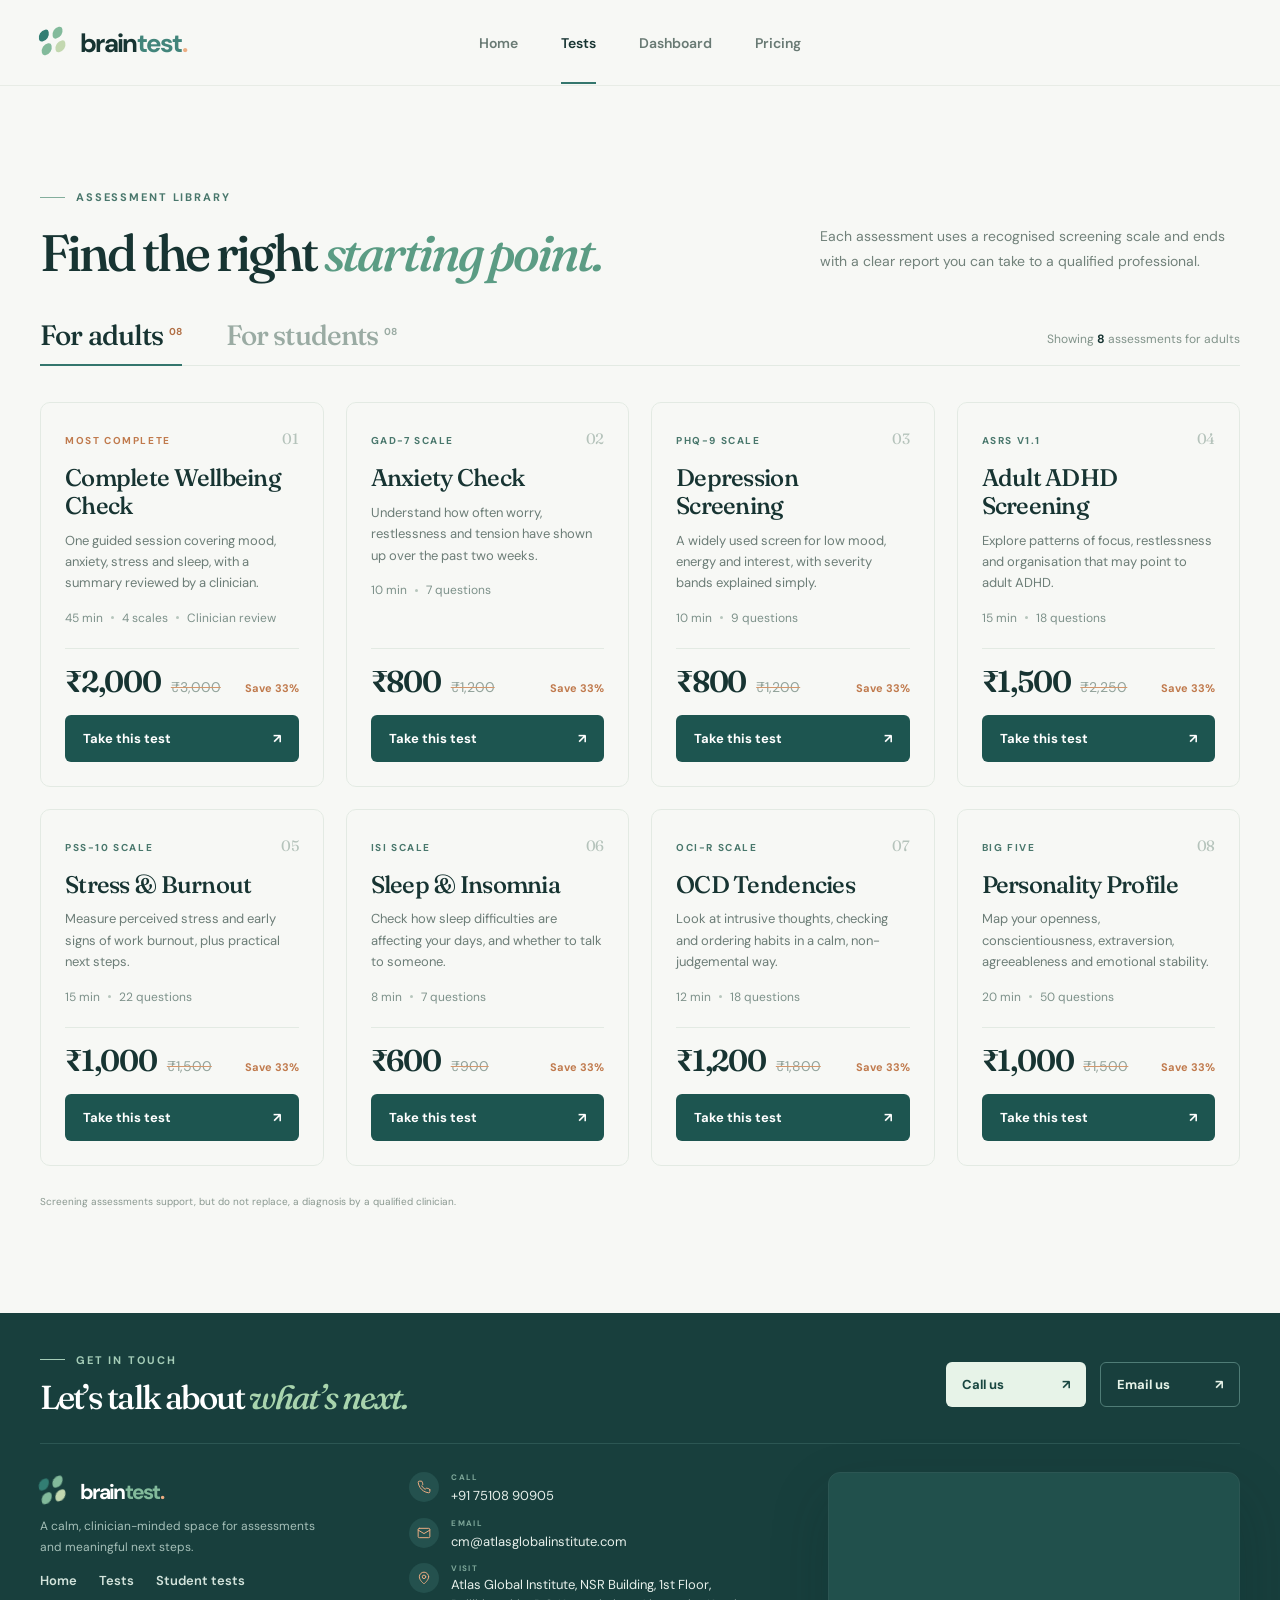
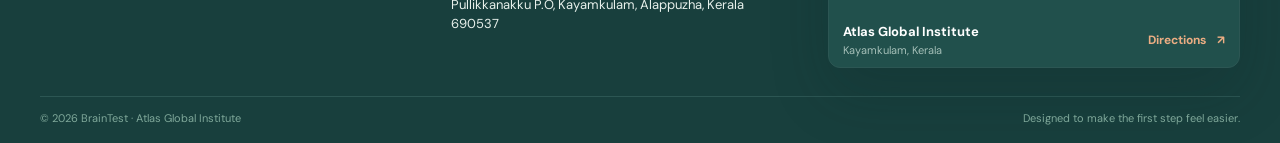
==== tests.html @ 3e36f9e7 "Add tests page, contact footer and header cleanup - New tests.html with adult/student assessment cat" ====
<!doctype html>
<html lang="en">
  <head>
    <meta charset="UTF-8" />
    <meta name="viewport" content="width=device-width, initial-scale=1.0" />
    <meta name="theme-color" content="#f7f8f5" />
    <meta name="description" content="Browse BrainTest assessments for adults and students, with clear pricing and reports you can take to a qualified professional." />
    <title>Tests — BrainTest</title>
    <link rel="preconnect" href="https://fonts.googleapis.com" />
    <link rel="preconnect" href="https://fonts.gstatic.com" crossorigin />
    <link href="https://fonts.googleapis.com/css2?family=DM+Sans:wght@400;500;600;700&family=Fraunces:opsz,wght,SOFT,WONK@9..144,500,20,0;9..144,600,20,0&display=swap" rel="stylesheet" />
    <link rel="stylesheet" href="./styles.css" />
    <script src="./script.js" defer></script>
  </head>
  <body>
    <a class="skip-link" href="#main">Skip to content</a>
    <header class="site-header">
      <div class="container nav-wrap">
        <a class="brand" href="index.html" aria-label="BrainTest home">
          <span class="brand-mark" aria-hidden="true"><span></span><span></span><span></span><span></span></span>
          <span>brain<span class="brand-accent">test</span><span class="brand-dot">.</span></span>
        </a>
        <button class="menu-toggle" type="button" aria-label="Open navigation" aria-expanded="false" aria-controls="site-nav">
          <span></span><span></span><span></span>
        </button>
        <nav class="site-nav" id="site-nav" aria-label="Main navigation">
          <a class="nav-link" href="index.html">Home</a>
          <a class="nav-link active" href="tests.html" aria-current="page">Tests</a>
          <a class="nav-link" href="index.html#dashboard">Dashboard</a>
          <a class="nav-link" href="tests.html">Pricing</a>
        </nav>
      </div>
    </header>

    <main id="main">
      <section class="test-catalog section-pad" id="tests" aria-labelledby="catalog-title">
        <div class="container">
          <div class="catalog-head">
            <div>
              <div class="section-kicker"><span></span> ASSESSMENT LIBRARY</div>
              <h2 id="catalog-title">Find the right <em>starting point.</em></h2>
            </div>
            <p>Each assessment uses a recognised screening scale and ends with a clear report you can take to a qualified professional.</p>
          </div>
          <div class="tabbar">
            <div class="tabs" role="tablist" aria-label="Choose who the tests are for">
              <button class="tab" type="button" role="tab" id="tab-adult" data-audience="adult" aria-controls="test-grid" aria-selected="true">For adults<sup>08</sup></button>
              <button class="tab" type="button" role="tab" id="tab-student" data-audience="student" aria-controls="test-grid" aria-selected="false" tabindex="-1">For students<sup>08</sup></button>
            </div>
            <span class="tab-count" aria-live="polite"></span>
          </div>
          <div class="test-grid" id="test-grid" role="tabpanel" aria-labelledby="tab-adult"></div>
          <p class="catalog-note">Screening assessments support, but do not replace, a diagnosis by a qualified clinician.</p>
        </div>
      </section>
    </main>
    <footer class="site-footer">
      <div class="container">
        <div class="footer-cta">
          <div>
            <div class="section-kicker light"><span></span> GET IN TOUCH</div>
            <h2>Let&rsquo;s talk about <em>what&rsquo;s next.</em></h2>
          </div>
          <div class="footer-cta-actions">
            <a class="button button-light" href="tel:+917510890905">Call us <span aria-hidden="true">↗</span></a>
            <a class="button button-outline" href="mailto:cm@atlasglobalinstitute.com">Email us <span aria-hidden="true">↗</span></a>
          </div>
        </div>
        <div class="footer-main">
          <div class="footer-about">
            <a class="brand" href="index.html"><span class="brand-mark" aria-hidden="true"><span></span><span></span><span></span><span></span></span><span>brain<span class="brand-accent">test</span><span class="brand-dot">.</span></span></a>
            <p>A calm, clinician-minded space for assessments and meaningful next steps.</p>
            <nav class="footer-links" aria-label="Footer"><a href="index.html">Home</a><a href="tests.html">Tests</a><a href="tests.html#students">Student tests</a></nav>
          </div>
          <ul class="footer-contact">
            <li><span class="footer-icon"><svg aria-hidden="true" viewBox="0 0 24 24"><path d="M22 16.9v3a2 2 0 0 1-2.2 2 19.8 19.8 0 0 1-8.6-3.1 19.5 19.5 0 0 1-6-6A19.8 19.8 0 0 1 2.1 4.2 2 2 0 0 1 4.1 2h3a2 2 0 0 1 2 1.7c.1 1 .4 1.9.7 2.8a2 2 0 0 1-.5 2.1L8 9.9a16 16 0 0 0 6 6l1.3-1.3a2 2 0 0 1 2.1-.4c.9.3 1.8.6 2.8.7a2 2 0 0 1 1.7 2z"/></svg></span><div><small>CALL</small><a href="tel:+917510890905">+91 75108 90905</a></div></li>
            <li><span class="footer-icon"><svg aria-hidden="true" viewBox="0 0 24 24"><rect x="2" y="4" width="20" height="16" rx="2"/><path d="m22 7-10 6L2 7"/></svg></span><div><small>EMAIL</small><a href="mailto:cm@atlasglobalinstitute.com">cm@atlasglobalinstitute.com</a></div></li>
            <li><span class="footer-icon"><svg aria-hidden="true" viewBox="0 0 24 24"><path d="M20 10c0 6-8 12-8 12S4 16 4 10a8 8 0 0 1 16 0z"/><circle cx="12" cy="10" r="3"/></svg></span><div><small>VISIT</small><address>Atlas Global Institute, NSR Building, 1st Floor,<br />Pullikkanakku P.O, Kayamkulam, Alappuzha, Kerala 690537</address></div></li>
          </ul>
          <div class="footer-map">
            <iframe title="Map showing Atlas Global Institute, Kayamkulam" src="https://maps.google.com/maps?q=Atlas+Global+Institute,+NSR+Building,+Pullikkanakku,+Kayamkulam,+Alappuzha,+Kerala+690537&amp;z=15&amp;output=embed" loading="lazy" referrerpolicy="no-referrer-when-downgrade"></iframe>
            <a class="footer-map-bar" href="https://maps.app.goo.gl/mPJT2xqTc3BGAL7p6?g_st=ac" target="_blank" rel="noopener"><span><strong>Atlas Global Institute</strong>Kayamkulam, Kerala</span><span class="footer-map-go">Directions <span aria-hidden="true">↗</span></span></a>
          </div>
        </div>
        <div class="footer-bottom"><span>© <span id="year">2026</span> BrainTest · Atlas Global Institute</span><span>Designed to make the first step feel easier.</span></div>
      </div>
    </footer>
  </body>
</html>
---- styles.css ----
:root{--ink:#173432;--deep:#153b3a;--teal:#36756f;--mint:#dfeee5;--cream:#f7f8f5;--sand:#f1efe9;--muted:#71817c;--line:#dce3dd;--white:#fff;--display:"Fraunces",Georgia,serif;--body:"DM Sans",sans-serif}
*{box-sizing:border-box}html{scroll-behavior:smooth}body{margin:0;background:var(--cream);color:var(--ink);font-family:var(--body);-webkit-font-smoothing:antialiased}img{display:block;max-width:100%}a{color:inherit;text-decoration:none}button{font:inherit}::selection{background:#b6dac8;color:var(--ink)}.container{width:min(100% - 80px,1320px);margin-inline:auto}.skip-link{position:absolute;left:16px;top:-60px;background:var(--deep);color:white;padding:12px 18px;z-index:20}.skip-link:focus{top:12px}.site-header{height:86px;background:rgba(247,248,245,.93);border-bottom:1px solid #e8ece6;position:relative;z-index:10}.nav-wrap{height:100%;display:flex;align-items:center;gap:40px}.brand{display:inline-flex;align-items:center;gap:11px;font-size:26px;letter-spacing:-1.7px;font-weight:700;white-space:nowrap}.brand-accent{color:#42857b}.brand-dot{color:#ecad83}.brand-mark{width:29px;height:29px;display:grid;grid-template-columns:repeat(2,11px);grid-template-rows:repeat(2,11px);gap:3px;transform:rotate(-12deg)}.brand-mark span{background:#327e73;border-radius:8px 3px 8px 3px}.brand-mark span:nth-child(2),.brand-mark span:nth-child(3){background:#82ba9b}.brand-mark span:nth-child(4){background:#c3d8b0}.site-nav{display:flex;align-items:center;gap:43px;margin:auto}.nav-link{font-size:14px;font-weight:600;color:#697a74;transition:color .2s}.nav-link:hover,.nav-link:focus-visible,.nav-link.active{color:var(--ink)}.nav-link.active{position:relative}.nav-link.active:after{content:"";height:2px;background:#34766d;position:absolute;left:0;right:0;bottom:-32px}.nav-cta{border:1px solid #b8c8c0;border-radius:6px;padding:13px 18px;font-size:13px;font-weight:700;white-space:nowrap;transition:background .2s,transform .2s}.nav-cta:hover{background:#e7f0e9;transform:translateY(-2px)}.nav-cta span,.button span{margin-left:19px}.menu-toggle{display:none}.hero{min-height:680px;position:relative;overflow:hidden;background:radial-gradient(circle at 76% 50%,#e7f2e9 0,#f7f8f5 44%,#f7f8f5 100%)}.hero-glow{position:absolute;width:610px;height:610px;border-radius:50%;background:#d7eadb;filter:blur(100px);opacity:.35;right:5%;top:7%;pointer-events:none}.hero-grid{min-height:630px;display:grid;grid-template-columns:52% 48%;align-items:center;position:relative}.hero-copy{position:relative;z-index:2;padding:60px 0 30px}.eyebrow,.section-kicker{display:flex;align-items:center;gap:11px;font-size:11px;letter-spacing:.17em;font-weight:700;color:#49776c;text-transform:uppercase}.eyebrow-line,.section-kicker span{width:25px;height:1px;background:#83ae9c}.hero h1,.section-heading h2,.next-step h2,.pricing-note h2{font-family:var(--display);font-weight:500;letter-spacing:-.058em}.hero h1{font-size:clamp(58px,5.7vw,87px);line-height:1.055;margin:28px 0 25px;max-width:760px}.hero h1 em,.section-heading h2 em,.next-step h2 em,.pricing-note h2 em{font-weight:500;color:#5b9c84}.hero-lead{max-width:530px;color:#667770;font-size:17px;line-height:1.75;margin:0}.hero-actions{display:flex;align-items:center;gap:34px;margin-top:35px}.button{display:inline-flex;align-items:center;justify-content:space-between;border-radius:6px;padding:17px 20px;font-size:13px;font-weight:700;min-width:196px;transition:transform .2s,box-shadow .2s,background .2s}.button:hover{transform:translateY(-3px);box-shadow:0 12px 25px #183d3926}.button-primary{background:#1d5550;color:white}.button-primary:hover{background:#266962}.text-link{font-size:13px;font-weight:700;border-bottom:1px solid #9aafa4;padding:9px 0}.text-link span{margin-left:12px}.hero-proof{display:flex;align-items:center;gap:28px;margin-top:65px}.hero-proof>div{display:flex;flex-direction:column;gap:4px}.hero-proof strong{font-family:var(--display);font-size:29px;line-height:1;font-weight:600;letter-spacing:-.04em}.hero-proof strong span{color:#5b9c84}.hero-proof div>span:last-child{font-size:11px;color:#788781;white-space:nowrap}.proof-divider{height:35px;width:1px;background:#cddad1}.hero-proof .stars{font-size:12px;color:#e8a773;letter-spacing:2px}.hero-proof .proof-rating strong{font-family:var(--body);font-size:18px;letter-spacing:-.04em}.hero-proof .proof-rating strong span{color:#8c9992;font-size:13px}.demo-note,.profiles-note{font-size:10px;color:#8a9890;line-height:1.5}.demo-note{margin-top:19px}.hero-art{height:590px;position:relative;align-self:end;display:flex;align-items:end;justify-content:center}.art-disc{position:absolute;width:470px;height:470px;border-radius:50%;background:linear-gradient(145deg,#d1e7d6,#b3d8c4 65%,#a8cdbb);top:58px;left:50%;transform:translateX(-50%);box-shadow:inset 0 0 0 32px #ffffff30}.art-orbit{position:absolute;border:1px solid #aecfbd;border-radius:50%;left:50%;transform:translateX(-50%);opacity:.7}.orbit-one{width:550px;height:550px;top:18px}.orbit-two{width:620px;height:620px;top:-18px;opacity:.35}.head-art{width:500px;height:545px;position:relative;z-index:2;filter:drop-shadow(12px 25px 28px #1c63522a)}.floating-card{position:absolute;z-index:3;background:#fff;border:1px solid #ecf1e9;box-shadow:0 22px 55px #214f3e25;border-radius:10px;display:flex;align-items:center;gap:11px}.floating-card div{display:flex;flex-direction:column;gap:5px}.floating-card strong{font-size:12px}.floating-card span:not(.floating-icon){color:#899891;font-size:10px}.floating-card small{font-size:8px;letter-spacing:.16em;color:#74a394;font-weight:700}.floating-icon{width:38px;height:38px;border-radius:9px;display:grid;place-items:center;font-size:21px;flex:none}.mood-card{top:115px;left:0;padding:13px 16px;transform:rotate(-5deg)}.mood-icon{background:#f9eee3;color:#d3976d}.trust-card{right:-3px;bottom:107px;padding:13px 19px;transform:rotate(4deg)}.trust-icon{background:#e3f2e8;color:#43896f}.art-spark{position:absolute;color:#e9b687;font-size:42px;z-index:3}.spark-one{right:48px;top:125px}.spark-two{left:40px;bottom:105px;font-size:24px;color:#87b49c}.hero-bottom{height:50px;max-width:1320px;margin:auto;display:flex;align-items:center;gap:20px;color:#96aaa0;font-size:9px;letter-spacing:.18em;font-weight:700}.hero-bottom .bottom-line{height:1px;flex:1;background:#dfe6df}.section-pad{padding-block:104px}.doctors{background:#fff}.section-heading{display:flex;align-items:end;justify-content:space-between;gap:48px;margin-bottom:45px}.section-heading h2{font-size:clamp(43px,4vw,62px);line-height:1.12;margin:20px 0 0}.section-heading>p{width:345px;color:#71817a;font-size:14px;line-height:1.75;margin:0 0 8px}.doctor-grid{display:grid;grid-template-columns:repeat(4,minmax(0,1fr));gap:22px}.doctor-card{min-width:0}.doctor-photo{height:304px;border-radius:8px;overflow:hidden;position:relative;background:#dce8db}.doctor-photo img{width:100%;height:100%;object-fit:cover;object-position:center 24%;filter:saturate(.72);transition:transform .45s,filter .45s}.doctor-card:hover img{transform:scale(1.055);filter:saturate(.95)}.photo-one{background:#e2e9dc}.photo-two{background:#e2e7e5}.photo-three{background:#e9e2da}.photo-four{background:#e4e8dc}.photo-number{position:absolute;right:12px;top:12px;background:#ffffffe8;color:#53736a;border-radius:4px;padding:7px 9px;font-size:9px;font-weight:700;letter-spacing:.08em}.doctor-info{display:flex;align-items:center;justify-content:space-between;margin-top:19px}.doctor-info h3{margin:0 0 5px;font-family:var(--display);font-size:23px;font-weight:500;letter-spacing:-.03em}.doctor-info p{margin:0;font-size:12px;color:#65857a;font-weight:600}.doctor-arrow{height:31px;width:31px;border:1px solid #d9e5dc;display:grid;place-items:center;border-radius:50%;font-size:14px;color:#5b8d7a}.doctor-meta{border-top:1px solid #e8eee9;margin-top:17px;padding-top:13px;color:#9aa9a0;font-size:10px;display:flex;gap:7px;white-space:nowrap}.profiles-note{margin:28px 0 0}.next-step{background:#183f3d;color:white;overflow:hidden}.next-grid{display:grid;grid-template-columns:1fr 1fr;gap:80px;align-items:center}.section-kicker.light{color:#a5cdb8}.section-kicker.light span{background:#a5cdb8}.next-step h2{font-size:clamp(44px,4.2vw,67px);line-height:1.12;margin:23px 0}.next-step h2 em{color:#a8d4ad}.next-step p{color:#bbcfca;line-height:1.8;max-width:445px;font-size:15px}.button-light{background:#e7f3e8;color:#194640;margin-top:22px}.assessment-preview{max-width:450px;width:100%;background:#f9faf6;color:#173b37;border-radius:13px;box-shadow:0 25px 70px #0c292c66;transform:rotate(3deg);overflow:hidden;margin:0 auto}.preview-top{display:flex;align-items:center;justify-content:space-between;gap:7px;padding:19px 25px;font-size:9px;color:#78968c;font-weight:700}.preview-logo{background:#c8e5d2;border-radius:6px;font-size:20px;width:30px;height:30px;display:grid;place-items:center;color:#2d6e5e}.preview-progress{height:3px;background:#e5ebe3}.preview-progress span{display:block;width:28%;height:100%;background:#6caa85}.preview-body{padding:38px 40px 45px}.preview-step{font-size:9px;letter-spacing:.13em;color:#6da489;font-weight:700}.preview-body h3{font-family:var(--display);font-size:33px;line-height:1.15;letter-spacing:-.04em;margin:18px 0 7px;font-weight:500}.preview-body p{color:#879a90;font-size:11px;margin:0 0 28px}.preview-options{display:grid;gap:9px}.preview-options span{border:1px solid #dae6db;border-radius:5px;padding:12px 14px;color:#5d756c;font-size:11px}.preview-options span:nth-child(2){border-color:#67a787;background:#eaf5e9;color:#357557}.info-strip{background:#eef4ed;padding:39px 0}.info-inner{display:grid;grid-template-columns:repeat(3,1fr);gap:28px}.info-inner>div{display:grid;grid-template-columns:39px 1fr;column-gap:14px;align-items:center}.mini-icon{grid-row:span 2;width:38px;height:38px;border-radius:50%;background:#d7e9d9;color:#498c69;display:grid;place-items:center;font-size:24px}.info-inner strong{font-size:12px}.info-inner div>span:last-child{font-size:10px;color:#81938a;line-height:1.5}.pricing-note{padding:90px 0;background:#f8f8f4}.pricing-inner{display:flex;align-items:end;justify-content:space-between;gap:30px}.pricing-note h2{font-size:51px;line-height:1.1;margin:18px 0 13px}.pricing-note p{font-size:14px;color:#819088;margin:0}.site-footer{border-top:1px solid #e2e9e1;background:#f8f8f4}.footer-inner{min-height:100px;display:flex;align-items:center;justify-content:space-between;gap:20px}.footer-inner .brand{font-size:20px}.footer-inner .brand-mark{transform:rotate(-12deg) scale(.8);margin-right:-4px}.footer-inner>span{font-size:11px;color:#8b9b91}a:focus-visible,button:focus-visible{outline:3px solid #e6aa76;outline-offset:4px}
@media(max-width:1100px){.container{width:min(100% - 54px,1320px)}.hero-grid{grid-template-columns:55% 45%}.hero h1{font-size:clamp(52px,6vw,72px)}.hero-art{transform:scale(.88);transform-origin:bottom center}.mood-card{left:-30px}.trust-card{right:-22px}.doctor-grid{gap:14px}.doctor-photo{height:260px}.doctor-info h3{font-size:20px}.doctor-meta{font-size:9px;flex-wrap:wrap}.next-grid{gap:40px}}
@media(max-width:760px){.container{width:min(100% - 38px,580px)}.site-header{height:70px}.nav-wrap{justify-content:space-between}.brand{font-size:23px}.nav-cta{display:none}.menu-toggle{display:flex;flex-direction:column;gap:5px;background:none;border:0;padding:8px;cursor:pointer}.menu-toggle span{width:23px;height:2px;background:var(--ink);transition:transform .2s,opacity .2s}.menu-toggle[aria-expanded=true] span:first-child{transform:translateY(7px) rotate(45deg)}.menu-toggle[aria-expanded=true] span:nth-child(2){opacity:0}.menu-toggle[aria-expanded=true] span:last-child{transform:translateY(-7px) rotate(-45deg)}.site-nav{display:none;position:absolute;top:70px;left:0;right:0;background:#f7f8f5;padding:14px 24px 22px;border-bottom:1px solid var(--line);box-shadow:0 15px 25px #17343212}.site-nav.open{display:flex;flex-direction:column;align-items:stretch;gap:0}.nav-link{padding:13px 6px}.nav-link.active:after{display:none}.hero-grid{display:flex;flex-direction:column;min-height:0}.hero-copy{padding:76px 0 0}.hero h1{font-size:clamp(50px,10vw,70px);margin:23px 0}.hero-lead{font-size:15px}.hero-actions{margin-top:28px}.hero-proof{margin-top:48px;gap:16px}.hero-proof strong{font-size:24px}.hero-proof div>span:last-child{font-size:9px}.hero-art{height:460px;width:100%;transform:scale(.78);transform-origin:center bottom;margin-top:-12px}.art-disc{top:0}.orbit-one{top:-40px}.orbit-two{top:-77px}.head-art{height:510px}.mood-card{top:25px;left:-30px}.trust-card{bottom:105px;right:-27px}.hero-bottom{width:min(100% - 38px,580px);font-size:8px}.section-pad{padding-block:72px}.section-heading{display:block;margin-bottom:31px}.section-heading h2{font-size:46px}.section-heading>p{width:auto;max-width:490px;margin-top:21px}.doctor-grid{grid-template-columns:repeat(2,minmax(0,1fr));gap:35px 16px}.doctor-photo{height:270px}.doctor-info h3{font-size:20px}.doctor-meta{font-size:9px}.next-grid{grid-template-columns:1fr;gap:55px}.next-step h2{font-size:50px}.assessment-preview{max-width:420px}.info-inner{grid-template-columns:1fr;gap:22px}.pricing-inner{align-items:start;flex-direction:column}.footer-inner{flex-wrap:wrap;padding-block:30px}.footer-inner>span:nth-child(2){display:none}}
@media(max-width:480px){.hero-copy{padding-top:59px}.eyebrow{font-size:9px}.hero h1{font-size:48px}.hero-actions{gap:18px;align-items:flex-start;flex-direction:column}.button{min-width:210px}.hero-proof{gap:11px;justify-content:space-between}.hero-proof strong{font-size:22px}.hero-proof .stars{font-size:9px}.proof-divider{height:30px}.hero-art{width:120%;height:410px;transform:scale(.68);margin-left:-10%}.hero-bottom{gap:8px;font-size:6px}.section-heading h2{font-size:40px}.doctor-grid{gap:31px 12px}.doctor-photo{height:210px}.doctor-info h3{font-size:17px}.doctor-info p{font-size:10px}.doctor-arrow{display:none}.doctor-meta{line-height:1.5}.next-step h2{font-size:43px}.preview-body{padding:30px}.pricing-note h2{font-size:43px}}
@media(prefers-reduced-motion:reduce){html{scroll-behavior:auto}*,*:before,*:after{animation-duration:.01ms!important;transition-duration:.01ms!important}}

/* Hero portrait redesign */
.hero-visual{height:590px;width:100%;position:relative;align-self:end;display:flex;justify-content:center;align-items:flex-end;padding-top:26px;margin-bottom:25px}
.visual-backdrop{position:absolute;right:0;bottom:0;width:82%;height:87%;background:#e6d9ca;border-radius:260px 260px 8px 8px;transform:rotate(8deg);transform-origin:bottom center}
.portrait-frame{width:min(82%,480px);height:560px;position:relative;z-index:1;overflow:hidden;border-radius:250px 250px 8px 8px;background:#a76e68;box-shadow:0 27px 65px #294f3b31;transform:rotate(-1.5deg)}
.portrait-frame img{width:100%;height:100%;object-fit:cover;object-position:center 33%;filter:saturate(.78) contrast(.98)}
.portrait-shade{position:absolute;inset:45% 0 0;background:linear-gradient(transparent 10%,#171f1a1a 40%,#15211ebf 100%)}
.portrait-caption{position:absolute;left:36px;right:30px;bottom:35px;color:white;display:flex;flex-direction:column;gap:12px}
.portrait-caption span{font-size:10px;letter-spacing:.19em;font-weight:700;color:#e5e8de}
.portrait-caption strong{font-family:var(--display);font-weight:500;font-size:35px;line-height:1.12;letter-spacing:-.035em}
.visual-side-note{position:absolute;z-index:2;right:-21px;top:49px;writing-mode:vertical-rl;color:#8c9d8d;font-size:9px;font-weight:700;letter-spacing:.18em}
.visual-side-note span{color:#c49072}
.visual-seal{position:absolute;z-index:2;left:-5%;bottom:66px;width:108px;height:108px;border-radius:50%;border:6px solid var(--cream);background:#e8bda4;color:#27493e;display:flex;flex-direction:column;align-items:center;justify-content:center;gap:2px;transform:rotate(-12deg);box-shadow:0 12px 30px #385b492b}
.visual-seal span:first-child{font-size:26px;line-height:1}.visual-seal span:last-child{font-size:9px;line-height:1.17;letter-spacing:.14em;text-align:center;font-weight:700}
@media(max-width:1100px){.portrait-frame{width:min(88%,430px)}.visual-seal{left:-6%}.visual-side-note{right:-28px}}
@media(max-width:760px){.hero-visual{height:550px;margin-top:35px;margin-bottom:20px}.portrait-frame{width:min(83%,430px);height:520px}.visual-backdrop{right:3%;width:80%;height:84%}.visual-seal{left:0;top:75px;bottom:auto}.visual-side-note{right:0;top:45px}}
@media(max-width:480px){.hero-visual{height:440px;margin-top:45px}.portrait-frame{width:82%;height:420px}.visual-backdrop{width:83%;right:2%}.portrait-caption{left:22px;right:20px;bottom:24px;gap:8px}.portrait-caption strong{font-size:26px}.portrait-caption span{font-size:8px}.visual-seal{width:83px;height:83px;left:-4px;top:48px;border-width:4px}.visual-seal span:first-child{font-size:20px}.visual-seal span:last-child{font-size:7px}.visual-side-note{font-size:7px;right:-5px}}

.hero-visual-journey{height:630px;padding:0;margin-bottom:0;align-items:center;overflow:visible}
.journey-art{display:block;width:100%;height:100%;max-width:none;object-fit:contain}
@media(max-width:760px){.hero-visual-journey{height:590px;margin-top:18px;margin-bottom:0}}
@media(max-width:480px){.hero-visual-journey{height:390px;margin-top:28px}}


/* Test catalogue: adult / student assessment library */
/* Header: heading left, lead right, bottoms aligned */
.catalog-head{display:grid;grid-template-columns:1fr auto;gap:56px;align-items:end}
.catalog-head h2{font-family:var(--display);font-weight:500;letter-spacing:-.058em;font-size:clamp(43px,4vw,62px);line-height:1.12;margin:20px 0 0}
.catalog-head h2 em{font-weight:500;color:#5b9c84}
.catalog-head p{width:420px;color:#71817a;font-size:14px;line-height:1.75;margin:0 0 8px}

/* Editorial tabs on a hairline */
.tabbar{display:flex;align-items:flex-end;justify-content:space-between;gap:20px;border-bottom:1px solid #e3eae3;margin-top:40px}
.tabs{display:flex;gap:44px}
.tab{position:relative;border:0;background:none;cursor:pointer;padding:0 0 16px;font-family:var(--display);font-size:28px;font-weight:500;letter-spacing:-.03em;line-height:1;color:#9aaba3;transition:color .2s}
.tab:hover{color:#5b7b70}
.tab sup{font-family:var(--body);font-size:10px;font-weight:700;letter-spacing:0;margin-left:5px}
.tab[aria-selected=true]{color:var(--ink)}
.tab[aria-selected=true] sup{color:#b06f45}
.tab:after{content:"";position:absolute;left:0;right:0;bottom:-1px;height:2px;background:#34766d;transform:scaleX(0);transform-origin:left;transition:transform .3s}
.tab[aria-selected=true]:after{transform:scaleX(1)}
.tab:focus-visible{outline-offset:6px}
.tab-count{font-size:12px;color:#81938a;padding-bottom:18px;white-space:nowrap}
.tab-count strong{color:var(--ink)}

/* Cards: no boxed chips, only type and hairlines */
.test-grid{display:grid;grid-template-columns:repeat(4,minmax(0,1fr));gap:22px;margin-top:36px}
.test-card{display:flex;flex-direction:column;background:var(--cream);border:1px solid #e3eae3;border-radius:10px;padding:26px 24px 24px;transition:transform .25s,box-shadow .25s,border-color .3s,background .3s,color .3s;animation:cardIn .4s both}
.test-card:hover,.test-card:focus-within{transform:translateY(-4px);box-shadow:0 22px 45px #183f3d40}
.test-card :is(.test-label,.test-num,p,.test-meta,.test-meta i,.test-price,.price-was,.price-save){transition:color .3s,background .3s,border-color .3s}
.test-card:is(:hover,:focus-within){background:#183f3d;color:#fff;border-color:#183f3d}
@keyframes cardIn{from{opacity:0;transform:translateY(12px)}to{opacity:1;transform:none}}
.test-top{display:flex;align-items:baseline;justify-content:space-between;gap:12px}
.test-label{font-size:10px;letter-spacing:.16em;font-weight:700;color:#49776c;text-transform:uppercase}
.test-card:is(:hover,:focus-within) .test-label{color:#ecad83}
/* "Most complete" / "Most popular" label stays orange so the top pick still stands out */
.featured .test-label{color:#c07a4d}
.test-num{font-family:var(--display);font-size:15px;color:#b5c3bb;letter-spacing:-.02em}
.test-card:is(:hover,:focus-within) .test-num{color:#4f7c76}
.test-card h3{font-family:var(--display);font-weight:500;font-size:24px;line-height:1.15;letter-spacing:-.03em;margin:16px 0 10px}
.test-card p{margin:0;color:#6c7d77;font-size:13px;line-height:1.65}
.test-card:is(:hover,:focus-within) p{color:#bbcfca}
.test-meta{margin-top:16px;font-size:12px;color:#7d918a;display:flex;align-items:center;gap:8px;flex-wrap:wrap}
.test-meta i{width:3px;height:3px;border-radius:50%;background:#b7c6bd}
.test-card:is(:hover,:focus-within) .test-meta{color:#a5cdb8}
.test-card:is(:hover,:focus-within) .test-meta i{background:#4f7c76}
.test-foot{margin-top:auto;padding-top:22px}
.test-price{display:flex;align-items:baseline;gap:10px;border-top:1px solid #e3eae3;padding-top:18px}
.test-card:is(:hover,:focus-within) .test-price{border-color:#335e5a}
.price-now{font-family:var(--display);font-size:30px;font-weight:600;letter-spacing:-.04em;line-height:1}
.price-was{font-size:14px;color:#93a39b;text-decoration:line-through;text-decoration-color:#d3976d}
.test-card:is(:hover,:focus-within) .price-was{color:#8fb0a6}
.price-save{margin-left:auto;font-size:11px;font-weight:700;color:#c07a4d;white-space:nowrap}
.test-card:is(:hover,:focus-within) .price-save{color:#ecad83}
.test-card .button{width:100%;min-width:0;margin-top:18px;padding:15px 18px}
/* On a green card the dark button flips to the light one so it stays visible */
.test-card:is(:hover,:focus-within) .button-primary{background:#e7f3e8;color:#194640}
.catalog-note{margin:28px 0 0;font-size:10px;color:#8a9890;line-height:1.5}

@media(max-width:1100px){.test-grid{grid-template-columns:repeat(2,minmax(0,1fr))}}
@media(max-width:760px){
  .catalog-head{grid-template-columns:1fr;gap:18px}
  .catalog-head p{width:auto;max-width:480px}
  .tab-count{display:none}
  .tabs{gap:30px}
  .tab{font-size:24px}
}
@media(max-width:560px){.test-grid{grid-template-columns:1fr}.tab{font-size:21px}}
.sr-only{position:absolute;width:1px;height:1px;overflow:hidden;clip:rect(0 0 0 0);white-space:nowrap}

/* Header without the Explore tests button: keep the menu centred on desktop */
@media(min-width:761px){.nav-wrap{display:grid;grid-template-columns:1fr auto 1fr}
.site-nav{margin:0}
}

/* Footer: deep green closing band with contact details and map */
.site-footer{background:#183f3d;color:#fff;border-top:0}
.footer-cta{display:flex;align-items:center;justify-content:space-between;gap:32px;padding:40px 0 28px;border-bottom:1px solid #2c5653}
.footer-cta h2{font-family:var(--display);font-weight:500;letter-spacing:-.058em;font-size:clamp(28px,2.6vw,38px);line-height:1.1;margin:12px 0 0}
.footer-cta h2 em{font-weight:500;color:#a8d4ad}
.footer-cta-actions{display:flex;gap:14px;flex-wrap:wrap}
.footer-cta-actions .button{margin-top:0;min-width:140px;padding:13px 16px}
.button-outline{border:1px solid #4f7c76;color:#e7f3e8}
.button-outline:hover{background:#21504c}
.footer-main{display:grid;grid-template-columns:1fr 1.15fr 1.25fr;gap:40px;padding:28px 0;align-items:start}
.site-footer .brand{font-size:21px;color:#fff}
.site-footer .brand-accent{color:#82ba9b}
.footer-about p{margin:10px 0 14px;font-size:12px;color:#a5bfb8;line-height:1.75;max-width:280px}
.footer-links{display:flex;flex-wrap:wrap;gap:10px 22px}
.footer-links a{font-size:13px;font-weight:600;color:#d3e4dc;border-bottom:1px solid transparent;padding-bottom:2px;transition:border-color .2s,color .2s}
.footer-links a:hover{color:#fff;border-color:#82ba9b}
.footer-contact{list-style:none;margin:0;padding:0;display:grid;gap:12px}
.footer-contact li{display:grid;grid-template-columns:30px 1fr;gap:12px;align-items:start}
.footer-icon{width:30px;height:30px;border-radius:50%;background:#24514e;display:grid;place-items:center}
.footer-icon svg{width:14px;height:14px;fill:none;stroke:#ecad83;stroke-width:1.7;stroke-linecap:round;stroke-linejoin:round}
.footer-contact small{display:block;font-size:8px;letter-spacing:.17em;font-weight:700;color:#7fa89a;margin:0 0 2px}
.footer-contact a,.footer-contact address{font-size:13px;font-style:normal;color:#e7f0eb;line-height:1.5}
.footer-contact a:hover{color:#fff;text-decoration:underline;text-underline-offset:3px}
.footer-map{border-radius:12px;overflow:hidden;background:#21504c;border:1px solid #2c5653;box-shadow:0 25px 60px #0b222433}
.footer-map iframe{display:block;width:100%;height:140px;border:0;filter:saturate(.75) contrast(.97)}
.footer-map-bar{display:flex;align-items:center;justify-content:space-between;gap:12px;padding:10px 14px;transition:background .2s}
.footer-map-bar:hover{background:#285a56}
.footer-map-bar>span:first-child{display:flex;flex-direction:column;gap:3px;font-size:11px;color:#a5bfb8}
.footer-map-bar strong{font-size:13px;color:#fff}
.footer-map-go{font-size:12px;font-weight:700;color:#ecad83;white-space:nowrap}
.footer-map-go span{margin-left:8px}
.footer-bottom{display:flex;justify-content:space-between;gap:20px;border-top:1px solid #2c5653;padding:14px 0 18px;font-size:11px;color:#7fa89a}
.site-footer a:focus-visible{outline-color:#ecad83}
@media(max-width:1100px){.footer-main{grid-template-columns:1fr 1fr}.footer-map{grid-column:1 / -1}}
@media(max-width:760px){.footer-cta{flex-direction:column;align-items:flex-start;gap:18px;padding:36px 0 24px}.footer-main{grid-template-columns:1fr;gap:24px;padding:24px 0}.footer-bottom{flex-direction:column;gap:6px}}
@media(max-width:480px){.footer-cta-actions{width:100%}.footer-cta-actions .button{flex:1;min-width:0}}
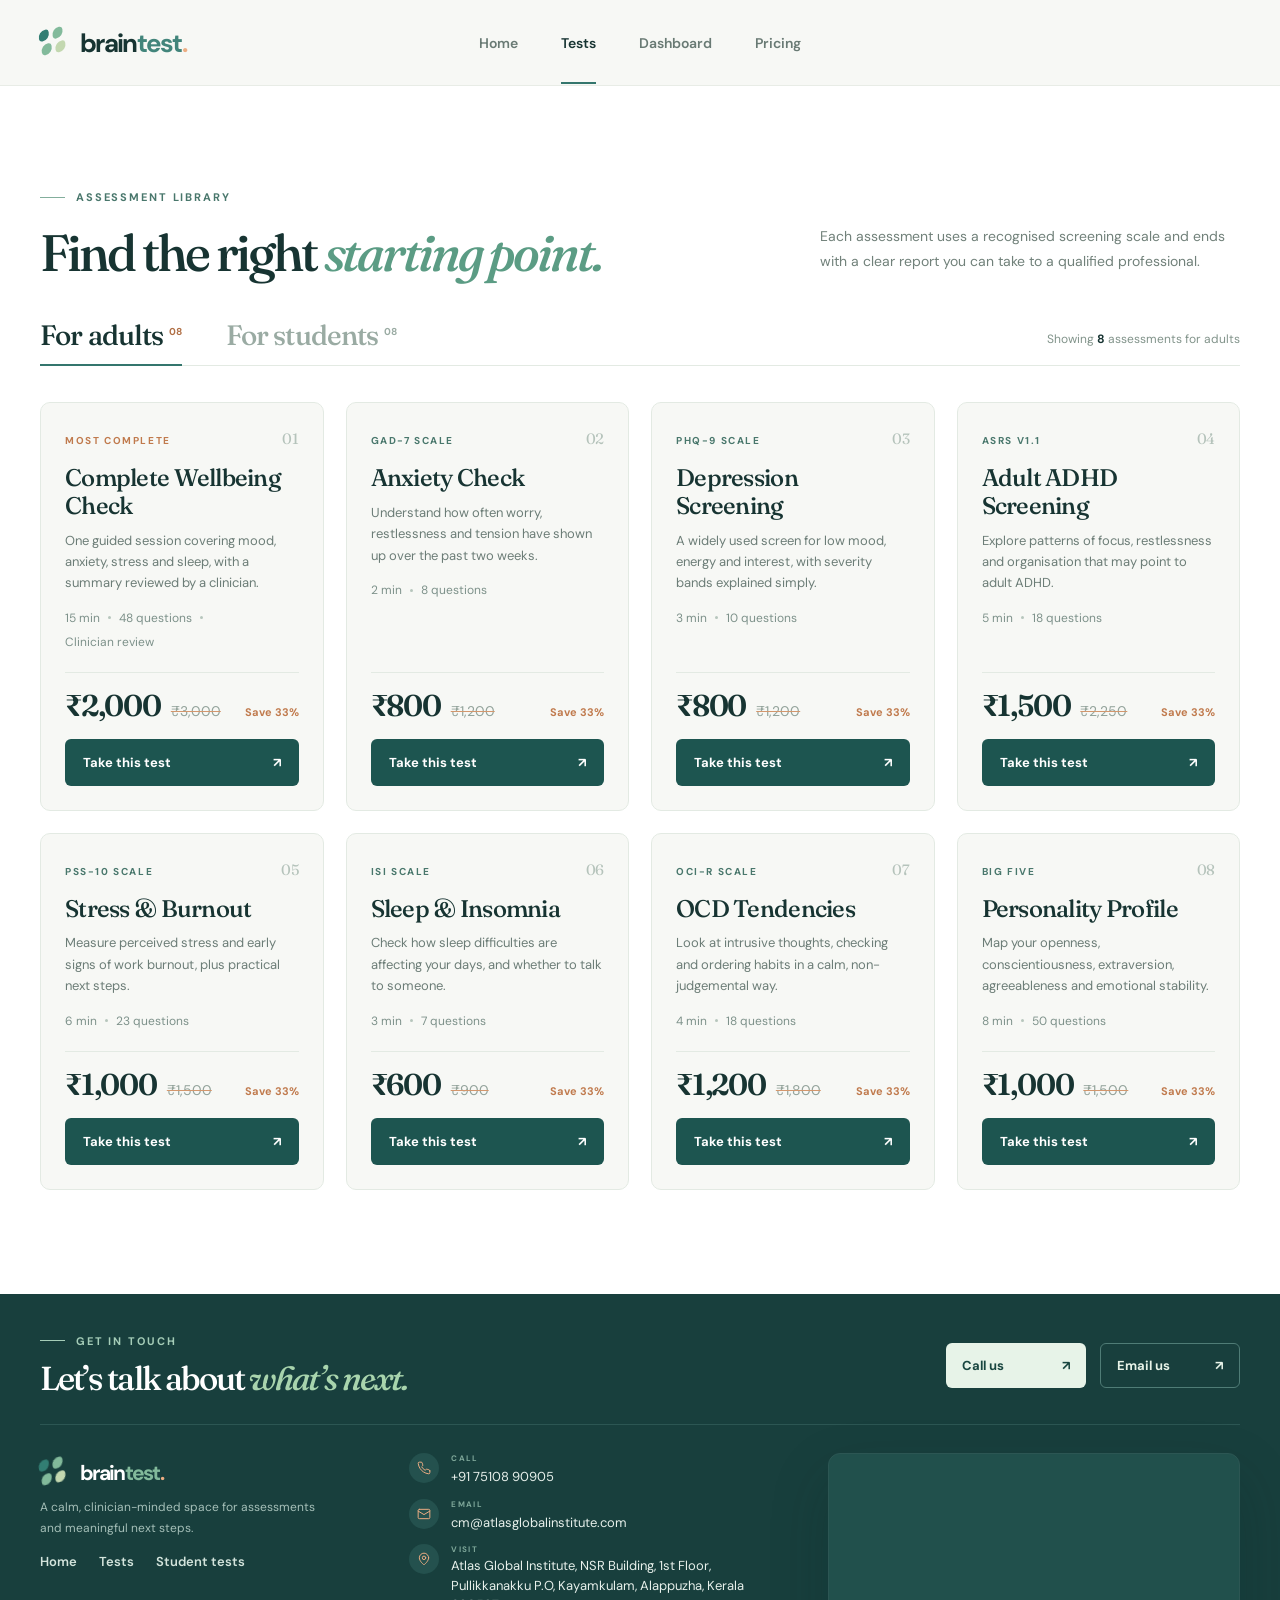
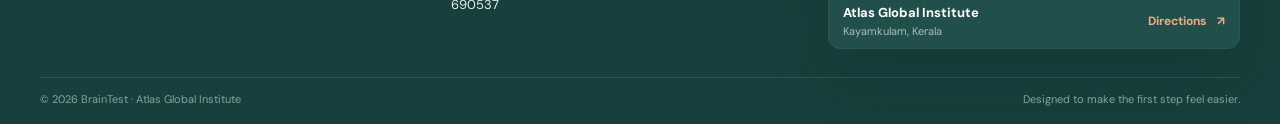
==== commit 284bb8e8: "Make tests, reports, dashboard and pricing part of the live site - Move the sample pages to the site" ====
--- a/tests.html
+++ b/tests.html
@@ -3,17 +3,86 @@
   <head>
     <meta charset="UTF-8" />
     <meta name="viewport" content="width=device-width, initial-scale=1.0" />
-    <meta name="theme-color" content="#f7f8f5" />
-    <meta name="description" content="Browse BrainTest assessments for adults and students, with clear pricing and reports you can take to a qualified professional." />
-    <title>Tests — BrainTest</title>
+    <title>BrainTest — Tests (sample)</title>
     <link rel="preconnect" href="https://fonts.googleapis.com" />
     <link rel="preconnect" href="https://fonts.gstatic.com" crossorigin />
     <link href="https://fonts.googleapis.com/css2?family=DM+Sans:wght@400;500;600;700&family=Fraunces:opsz,wght,SOFT,WONK@9..144,500,20,0;9..144,600,20,0&display=swap" rel="stylesheet" />
-    <link rel="stylesheet" href="./styles.css" />
-    <script src="./script.js" defer></script>
+    <!-- Reuses the live site's stylesheet so tokens, buttons, kickers and headings match exactly -->
+    <link rel="stylesheet" href="styles.css" />
+    <style>
+      /* ---- New styles for the test catalogue (would move into styles.css) ---- */
+      .test-catalog{background:#fff}
+
+      /* Header: heading left, lead right, bottoms aligned */
+      .catalog-head{display:grid;grid-template-columns:1fr auto;gap:56px;align-items:end}
+      .catalog-head h2{font-family:var(--display);font-weight:500;letter-spacing:-.058em;font-size:clamp(43px,4vw,62px);line-height:1.12;margin:20px 0 0}
+      .catalog-head h2 em{font-weight:500;color:#5b9c84}
+      .catalog-head p{width:420px;color:#71817a;font-size:14px;line-height:1.75;margin:0 0 8px}
+
+      /* Editorial tabs on a hairline */
+      .tabbar{display:flex;align-items:flex-end;justify-content:space-between;gap:20px;border-bottom:1px solid #e3eae3;margin-top:40px}
+      .tabs{display:flex;gap:44px}
+      .tab{position:relative;border:0;background:none;cursor:pointer;padding:0 0 16px;font-family:var(--display);font-size:28px;font-weight:500;letter-spacing:-.03em;line-height:1;color:#9aaba3;transition:color .2s}
+      .tab:hover{color:#5b7b70}
+      .tab sup{font-family:var(--body);font-size:10px;font-weight:700;letter-spacing:0;margin-left:5px}
+      .tab[aria-selected=true]{color:var(--ink)}
+      .tab[aria-selected=true] sup{color:#b06f45}
+      .tab:after{content:"";position:absolute;left:0;right:0;bottom:-1px;height:2px;background:#34766d;transform:scaleX(0);transform-origin:left;transition:transform .3s}
+      .tab[aria-selected=true]:after{transform:scaleX(1)}
+      .tab:focus-visible{outline-offset:6px}
+      .tab-count{font-size:12px;color:#81938a;padding-bottom:18px;white-space:nowrap}
+      .tab-count strong{color:var(--ink)}
+
+      /* Cards: no boxed chips, only type and hairlines */
+      .test-grid{display:grid;grid-template-columns:repeat(4,minmax(0,1fr));gap:22px;margin-top:36px}
+      .test-card{display:flex;flex-direction:column;background:var(--cream);border:1px solid #e3eae3;border-radius:10px;padding:26px 24px 24px;transition:transform .25s,box-shadow .25s,border-color .3s,background .3s,color .3s;animation:cardIn .4s both}
+      .test-card:hover,.test-card:focus-within{transform:translateY(-4px);box-shadow:0 22px 45px #183f3d40}
+      .test-card :is(.test-label,.test-num,p,.test-meta,.test-meta i,.test-price,.price-was,.price-save){transition:color .3s,background .3s,border-color .3s}
+      .test-card:is(:hover,:focus-within){background:#183f3d;color:#fff;border-color:#183f3d}
+      @keyframes cardIn{from{opacity:0;transform:translateY(12px)}to{opacity:1;transform:none}}
+      .test-top{display:flex;align-items:baseline;justify-content:space-between;gap:12px}
+      .test-label{font-size:10px;letter-spacing:.16em;font-weight:700;color:#49776c;text-transform:uppercase}
+      .test-card:is(:hover,:focus-within) .test-label{color:#ecad83}
+      /* "Most complete" / "Most popular" label stays orange so the top pick still stands out */
+      .featured .test-label{color:#c07a4d}
+      .test-num{font-family:var(--display);font-size:15px;color:#b5c3bb;letter-spacing:-.02em}
+      .test-card:is(:hover,:focus-within) .test-num{color:#4f7c76}
+      .test-card h3{font-family:var(--display);font-weight:500;font-size:24px;line-height:1.15;letter-spacing:-.03em;margin:16px 0 10px}
+      .test-card p{margin:0;color:#6c7d77;font-size:13px;line-height:1.65}
+      .test-card:is(:hover,:focus-within) p{color:#bbcfca}
+      .test-meta{margin-top:16px;font-size:12px;color:#7d918a;display:flex;align-items:center;gap:8px;flex-wrap:wrap}
+      .test-meta i{width:3px;height:3px;border-radius:50%;background:#b7c6bd}
+      .test-card:is(:hover,:focus-within) .test-meta{color:#a5cdb8}
+      .test-card:is(:hover,:focus-within) .test-meta i{background:#4f7c76}
+      .test-foot{margin-top:auto;padding-top:22px}
+      .test-price{display:flex;align-items:baseline;gap:10px;border-top:1px solid #e3eae3;padding-top:18px}
+      .test-card:is(:hover,:focus-within) .test-price{border-color:#335e5a}
+      .price-now{font-family:var(--display);font-size:30px;font-weight:600;letter-spacing:-.04em;line-height:1}
+      .price-was{font-size:14px;color:#93a39b;text-decoration:line-through;text-decoration-color:#d3976d}
+      .test-card:is(:hover,:focus-within) .price-was{color:#8fb0a6}
+      .price-save{margin-left:auto;font-size:11px;font-weight:700;color:#c07a4d;white-space:nowrap}
+      .test-card:is(:hover,:focus-within) .price-save{color:#ecad83}
+      .test-card .button{width:100%;min-width:0;margin-top:18px;padding:15px 18px}
+      /* On a green card the dark button flips to the light one so it stays visible */
+      .test-card:is(:hover,:focus-within) .button-primary{background:#e7f3e8;color:#194640}
+      .catalog-note{margin:28px 0 0;font-size:10px;color:#8a9890;line-height:1.5}
+
+      @media(max-width:1100px){.test-grid{grid-template-columns:repeat(2,minmax(0,1fr))}}
+      @media(max-width:760px){
+        .catalog-head{grid-template-columns:1fr;gap:18px}
+        .catalog-head p{width:auto;max-width:480px}
+        .tab-count{display:none}
+        .tabs{gap:30px}
+        .tab{font-size:24px}
+      }
+      @media(max-width:560px){.test-grid{grid-template-columns:1fr}.tab{font-size:21px}}
+
+      /* Sample-only banner */
+      .sample-banner{background:#ecad83;color:#173432;text-align:center;font-size:12px;font-weight:700;padding:9px 16px}
+    </style>
+      <script src="script.js" defer></script>
   </head>
   <body>
-    <a class="skip-link" href="#main">Skip to content</a>
     <header class="site-header">
       <div class="container nav-wrap">
         <a class="brand" href="index.html" aria-label="BrainTest home">
@@ -26,13 +95,13 @@
         <nav class="site-nav" id="site-nav" aria-label="Main navigation">
           <a class="nav-link" href="index.html">Home</a>
           <a class="nav-link active" href="tests.html" aria-current="page">Tests</a>
-          <a class="nav-link" href="index.html#dashboard">Dashboard</a>
-          <a class="nav-link" href="tests.html">Pricing</a>
+          <a class="nav-link" href="dashboard.html">Dashboard</a>
+          <a class="nav-link" href="pricing.html">Pricing</a>
         </nav>
       </div>
     </header>
 
-    <main id="main">
+    <main>
       <section class="test-catalog section-pad" id="tests" aria-labelledby="catalog-title">
         <div class="container">
           <div class="catalog-head">
@@ -42,15 +111,16 @@
             </div>
             <p>Each assessment uses a recognised screening scale and ends with a clear report you can take to a qualified professional.</p>
           </div>
+
           <div class="tabbar">
             <div class="tabs" role="tablist" aria-label="Choose who the tests are for">
-              <button class="tab" type="button" role="tab" id="tab-adult" data-audience="adult" aria-controls="test-grid" aria-selected="true">For adults<sup>08</sup></button>
-              <button class="tab" type="button" role="tab" id="tab-student" data-audience="student" aria-controls="test-grid" aria-selected="false" tabindex="-1">For students<sup>08</sup></button>
+              <button class="tab" type="button" role="tab" id="tab-adult" data-audience="adult" aria-controls="test-grid">For adults<sup>08</sup></button>
+              <button class="tab" type="button" role="tab" id="tab-student" data-audience="student" aria-controls="test-grid">For students<sup>08</sup></button>
             </div>
             <span class="tab-count" aria-live="polite"></span>
           </div>
-          <div class="test-grid" id="test-grid" role="tabpanel" aria-labelledby="tab-adult"></div>
-          <p class="catalog-note">Screening assessments support, but do not replace, a diagnosis by a qualified clinician.</p>
+
+          <div class="test-grid" id="test-grid" role="tabpanel"></div>
         </div>
       </section>
     </main>
@@ -85,5 +155,83 @@
         <div class="footer-bottom"><span>© <span id="year">2026</span> BrainTest · Atlas Global Institute</span><span>Designed to make the first step feel easier.</span></div>
       </div>
     </footer>
+
+    <script src="data/tests-data.js"></script>
+    <script src="js/catalog.js"></script>
+    <script>
+      const TESTS = window.BRAIN_CATALOG.tests;
+
+      // Struck-through "was" price is 1.5x the selling price (₹2,000 → ₹3,000)
+      // Time and question count come from the researched questionnaires (data/tests-data.js)
+      const DATA = window.TEST_DATA || {};
+      const partsOf = (id) => {
+        const d = DATA[id];
+        if (!d) return [];
+        if (!(d.componentsOf && d.componentsOf.length)) return [d];
+        const own = (d.sections || []).some((s) => (s.questions || []).length);
+        return [...d.componentsOf.flatMap(partsOf), ...(own ? [d] : [])];
+      };
+      Object.values(TESTS).flat().forEach((t) => {
+        const parts = partsOf(t.id);
+        if (!parts.length) return;
+        const count = parts.reduce((n, d) => n + d.sections.reduce((m, s) => m + (s.questions || []).length, 0), 0);
+        const minutes = DATA[t.id].estimatedMinutes || parts.reduce((m, d) => m + (d.estimatedMinutes || 0), 0);
+        t.meta.splice(0, 2, `${minutes} min`, `${count} questions`);
+      });
+
+      const inr = (n) => '₹' + n.toLocaleString('en-IN');
+      const wasPrice = (p) => Math.round((p * 1.5) / 50) * 50;
+      const pad = (n) => String(n).padStart(2, '0');
+
+      const grid = document.getElementById('test-grid');
+      const tabs = document.querySelectorAll('.tab');
+      const count = document.querySelector('.tab-count');
+
+      function render(audience) {
+        const tests = TESTS[audience];
+        grid.innerHTML = tests.map((t, i) => {
+          const was = wasPrice(t.price);
+          const off = Math.round((1 - t.price / was) * 100);
+          return `<article class="test-card${t.featured ? ' featured' : ''}" style="animation-delay:${i * 45}ms">
+            <div class="test-top"><span class="test-label">${t.label}</span><span class="test-num">${pad(i + 1)}</span></div>
+            <h3>${t.title}</h3>
+            <p>${t.desc}</p>
+            <div class="test-meta">${t.meta.join('<i aria-hidden="true"></i>')}</div>
+            <div class="test-foot">
+              <div class="test-price">
+                <span class="price-now">${inr(t.price)}</span>
+                <s class="price-was"><span class="sr-only">Original price </span>${inr(was)}</s>
+                <span class="price-save">Save ${off}%</span>
+              </div>
+              <a class="button button-primary" href="take-test.html?test=${t.id}">Take this test <span aria-hidden="true">↗</span></a>
+            </div>
+          </article>`;
+        }).join('');
+        tabs.forEach((tab) => {
+          const on = tab.dataset.audience === audience;
+          tab.setAttribute('aria-selected', String(on));
+          tab.tabIndex = on ? 0 : -1;
+        });
+        grid.setAttribute('aria-labelledby', `tab-${audience}`);
+        count.innerHTML = `Showing <strong>${tests.length}</strong> assessments for ${audience === 'adult' ? 'adults' : 'students'}`;
+      }
+
+      tabs.forEach((tab) => {
+        tab.addEventListener('click', () => render(tab.dataset.audience));
+        // Arrow keys move between tabs
+        tab.addEventListener('keydown', (e) => {
+          if (e.key !== 'ArrowRight' && e.key !== 'ArrowLeft') return;
+          const next = [...tabs].find((t) => t !== tab);
+          next.focus();
+          render(next.dataset.audience);
+        });
+      });
+
+      // Deep links: #students opens the student view, anything else defaults to adults
+      const fromHash = () => (location.hash === '#students' ? 'student' : 'adult');
+      window.addEventListener('hashchange', () => render(fromHash()));
+      render(fromHash());
+    </script>
+    <style>.sr-only{position:absolute;width:1px;height:1px;overflow:hidden;clip:rect(0 0 0 0);white-space:nowrap}</style>
   </body>
 </html>
